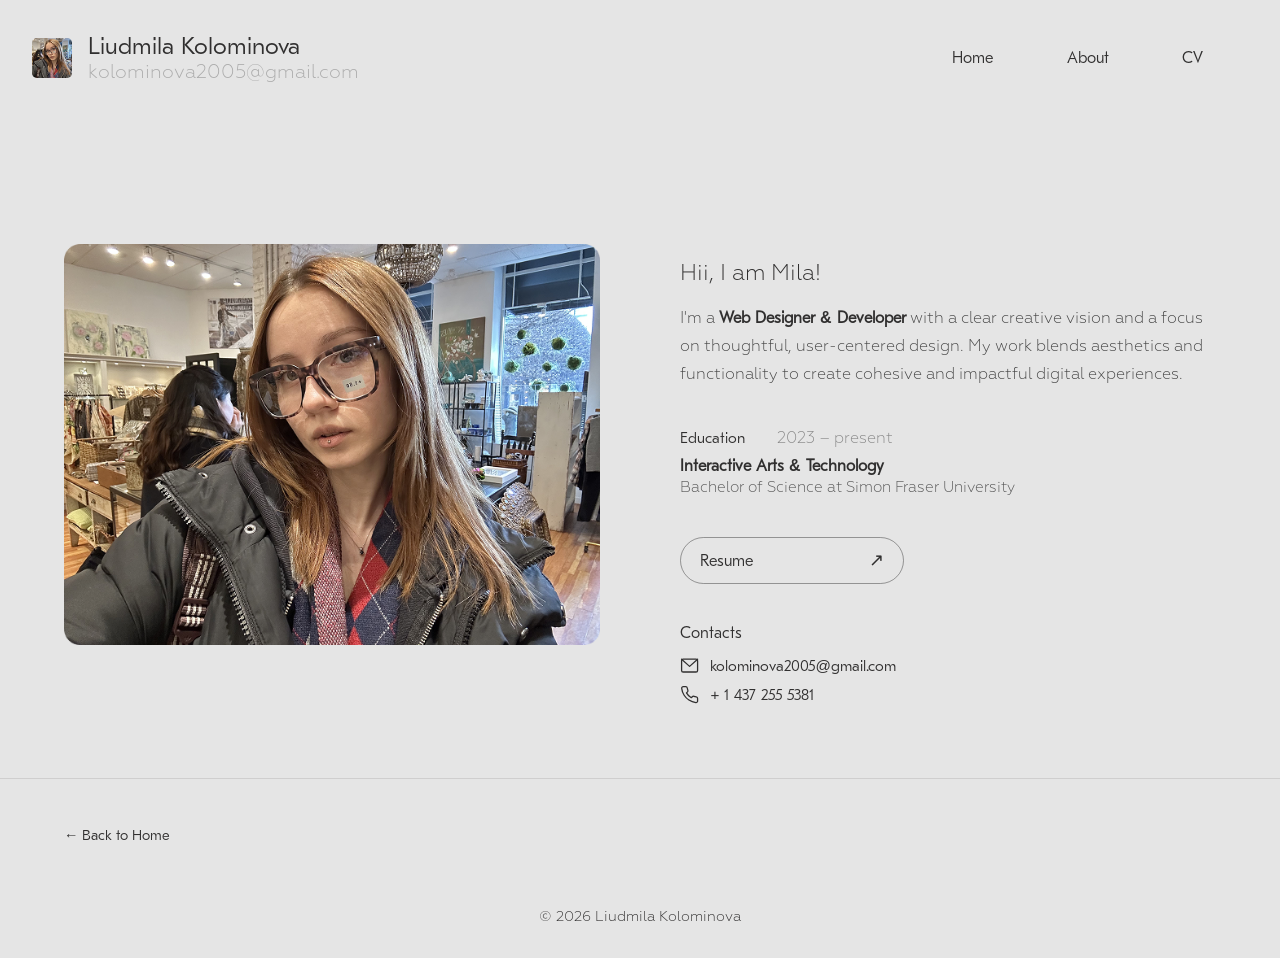
==== about.html @ 7b9fc77f "done a all the pages the whole content is on the pages" ====
<!DOCTYPE html>
<html lang="en">
<head>
  <meta charset="utf-8">
  <title>About — Liudmila Kolominova</title>
  <link href="main.css" rel="stylesheet">
  
</head>
<body>

<!-- NAV -->
<header>
  <nav class="nav">
    <div class="logo">
      <img src="images/me.png" alt="profile photo" style="width:2.5rem;height:2.5rem;object-fit:cover;border-radius:0.3rem;">
      <div class="logo-text">
        <h3>Liudmila Kolominova</h3>
        <p>kolominova2005@gmail.com</p>
      </div>
    </div>
    <ul class="menu">
      <li><a href="index.html">Home</a></li>
      <li><a href="about.html">About</a></li>
      <li><a href="resumeMila.pdf">CV</a></li>
    </ul>
  </nav>
</header>

<!-- ABOUT HERO -->
<section class="about-hero">

  <!-- same blurred gradient strip as other pages -->
  <img src="images/gradient.png" class="hero-bg" alt="">

  <!-- TWO-COLUMN LAYOUT -->
  <div class="about-content">

    <!-- LEFT: Photo -->
    <div class="about-photo">
      <img src="images/meE.png" alt="Liudmila Kolominova">
    </div>

    <!-- RIGHT: Bio + details -->
    <div class="about-text">

      <p class="about-greeting">Hii, I am Mila!</p>

      <p class="about-bio">
        I'm a <strong>Web Designer &amp; Developer</strong> with a clear creative
        vision and a focus on thoughtful, user-centered design.
        My work blends aesthetics and functionality to create
        cohesive and impactful digital experiences.
      </p>

      <!-- Education -->
       <div class="about-edu">
      <h2 class="about-section-label">Education</h2>
      
        <p class="about-edu-year">2023 – present</p>
        </div>
        <div class="about-edu-detail">
          <h3>Interactive Arts &amp; Technology</h3>
          <p>Bachelor of Science at Simon Fraser University</p>
        </div>
      

      <!-- Resume button -->
      <div class="about-resume">
        <a href="resumeMila.pdf" class="btn-resume">
          Resume
          <span class="arrow">↗</span>
        </a>
      </div>

      <!-- Contacts -->
      <div class="about-contacts">
        <h4>Contacts</h4>

        <div class="contact-item">
          <!-- email icon -->
          <svg viewBox="0 0 24 24" fill="none" stroke-width="1.6" stroke-linecap="round" stroke-linejoin="round" aria-hidden="true">
            <rect x="2" y="4" width="20" height="16" rx="2"/>
            <polyline points="2,4 12,13 22,4"/>
          </svg>
          <span>kolominova2005@gmail.com</span>
        </div>

        <div class="contact-item">
          <!-- phone icon -->
          <svg viewBox="0 0 24 24" fill="none" stroke-width="1.6" stroke-linecap="round" stroke-linejoin="round" aria-hidden="true">
            <path d="M22 16.92v3a2 2 0 0 1-2.18 2 19.8 19.8 0 0 1-8.63-3.07 19.5 19.5 0 0 1-6-6 19.8 19.8 0 0 1-3.07-8.67A2 2 0 0 1 4.11 2h3a2 2 0 0 1 2 1.72 12.84 12.84 0 0 0 .7 2.81 2 2 0 0 1-.45 2.11L8.09 9.91a16 16 0 0 0 6 6l1.27-1.27a2 2 0 0 1 2.11-.45 12.84 12.84 0 0 0 2.81.7A2 2 0 0 1 22 16.92z"/>
          </svg>
          <span>+ 1 437 255 5381</span>
        </div>

      </div>
    </div>

  </div>
</section>

<!-- FOOTER NAV -->
<div class="project-footer-nav">
  <a href="index.html">← Back to Home</a>
</div>

<footer>
  <p>© 2026 Liudmila Kolominova</p>
</footer>

</body>
</html>
---- main.css ----
/*
  STYLE GUIDE STYLING 
  Default styling for the style guide 
*/

  
@font-face {
  font-family: 'GT Eesti Text';
  src: url('fonts/GT-Eesti-Text-Light-Trial.otf') format('opentype');
}

@font-face {
  font-family: "Geoform-Light";
  src: local("fonts/Geoform-Light-BF6556c6e751770.otft") format('opentype');
}
*{
  font-family: 'GT Eesti Text', sans-serif;
  color: #302F2F;
}
body {
  font-family: 'GT Eesti Text', sans-serif;
  background-color: #E5E5E5;
  font-weight: 500;
  margin: 0;
  padding: 0;
}
section {
  margin-bottom: 4rem;
}

.styleGuide header{
   background-image: linear-gradient(
      255deg,
      #facb0e,
      #f06ba8 30%,
      #78bae6 65%,
      #fff
    );
  padding: 1rem;
}

.element {
   background: rgba(177, 177, 177, 0.8);     
  padding: 2rem;
  margin-top: 2rem;
  padding-bottom: 2rem;
  border-top: 0.15rem solid black;
}


h1 {
  font-size: 2.5rem;
  padding: 2rem;
  
}

h2 {
  font-size: 2rem;
  margin-top: 4rem;
  margin-left: 2rem;
}

h3 {
  font-size: 1.4rem;
  
}

h4 {
  font-size: 0.9rem;
  text-transform: uppercase;
  letter-spacing: 0.05em;
  
}


p {
  margin-top: 0;
}

nav a:hover, nav a:focus {
  text-decoration: none;
}

code {
  background-color: #EEE;
  padding: 0.5rem;
  display: block;
}

.email {
  padding: 0.5rem;
  border: 0.1rem solid #656565;
  border-radius: 0.5rem;
  font-size: 1rem;
}
.email:hover{
   border: 0.1rem solid #1b1a1a;

}

.radio {
  display: flex;
  align-items: center;
  font-size: 1.125rem;
  gap: 10px;
}

.radio input {
  display: none;
}

/*learnt how to style custom radio buttons here: https://gist.github.com/Cutcopy/3fce01b4e66c4663ef27*/
.custom-radio {
  width: 15px;
  height: 15px;
  border: 2px solid #787878;
  border-radius: 50%;
  position: relative;
}

.radio input:hover + .custom-radio, .radio input:focus + .custom-radio {
  border-color: #302F2F;
}

.radio input:checked + .custom-radio {
  border-color: #302F2F;
}

.radio input:checked + .custom-radio::after {
  content: "";
  width: 10px;
  height: 10px;
  background: #302F2F;
  border-radius: 50%; /*changed roundness of buttons: https://developer.mozilla.org/en-US/docs/Web/CSS/Reference/Properties/border-radius */
  position: absolute;
  top: 50%;
  left: 50%;
  transform: translate(-50%, -50%);/*https://developer.mozilla.org/en-US/docs/Web/CSS/Reference/Values/transform-function/translate*/
}

/* 
  INTERACTIVE ELEMENTS -------------------
*/

.main-navigation{
  list-style-type: none;
  padding: 0;
  margin: 0;
  display: flex;
  gap: 2rem;
}

a {
  color: #760b0b;
  padding: 0.8rem;
  font-size: 1.1rem;
  text-decoration: none;
}

a:hover,
a:focus {
  color: #302F2F;
  text-decoration: none;
}

.button-nav {
  display: inline-block;
  padding: 1rem;
  color: #302F2F;
  border: 1.5px solid #302F2F;
  text-decoration: none;
  transition-duration: 0.3s;
  border-radius: 1.7rem;
}

.button-nav:hover, .button-nav:focus {
  background-color: rgb(200,200,200);
}

.button-submit {
  display: inline-block;
  padding: 0.9rem;
  color: #302F2F;
  border: 1.5px solid #302F2F;
  text-decoration: none;
  transition-duration: 0.3s;
  border-radius: 1.4rem;
}

.button-submit:hover,
.button-submit:focus {
   background-color: rgb(200,200,200);
}

.name-card {
  padding: 0.5rem;
  border: 0.1rem solid #004525;
  border-radius: 1.5rem;
  font-size: 1rem;
  transition: 0.1s;
  margin-bottom: 1rem;
}

.name-card:hover {
   border: 0.25rem solid #004525;

}

/* Reset button */
.button-reset {
  display: inline-block;
  padding: 0.9rem;
  color: #302F2F;
  border: 1.5px solid #302F2F;
  text-decoration: none;
  transition-duration: 0.3s;
  border-radius: 1.4rem;
}

.button-reset:hover,
.button-reset:focus {
   background-color: rgb(200,200,200);
}

.image-link img {
  transition: transform 0.3s, opacity 0.3s, box-shadow 0.3s;
  border-radius: 1.5rem;
}

/* Hover + keyboard focus */
.image-link:hover img,
.image-link:focus img {
  opacity: 0.85;
}



/* 
  TEXT ELEMENTS -------------------
*/

.numbered-list li{
  margin-bottom: 1rem;
  color: #520505;
}

/* 
  COMBINED ELEMENTS -------------------
*/


.product-listing {
  position: relative;
  width: 34.375rem;
  border-radius: 1.5rem;
  overflow: hidden; 
}

.product-listing img {
  width: 100%;
  max-height: 40rem;
  display: block;
  object-fit: cover;
  
}

.overlay {
  position: absolute;
  bottom: 0;
  width: 100%;
  height: 4rem;
  padding: 1.5rem;

  display: flex;
  align-items: center;   
  justify-content: flex-start; 

  box-sizing: border-box; 
  background: linear-gradient(
    to top,
    rgba(0,0,0,0.4),
    rgba(255,255,255,0.1)
  );

  backdrop-filter: blur(14px);
  -webkit-backdrop-filter: blur(14px);

  border-top: 1px solid rgba(255,255,255,0.2);

  color: white;
}

.overlay h3 {
  color: white;
  font-weight: 500;
}
.payment-section {
  gap: 0.5rem;
  margin-top: 2rem;
  padding: 1rem;
}

.radio-label {
  display: block;
  margin-bottom: 0.5rem;
}



/* RESPONSIVE VIEW */

@media (max-width: 48rem) {


  nav {
    display: flex;
    flex-direction: column;
    gap: 1rem;
  }

  

  .main-navigation {
    flex-direction: column;
    gap: 1rem;
  }

   .product-grid {
    grid-template-columns: 1fr;
  }
}

@media (max-width: 58.25rem) {

.image-reference {
  width: 100%;
  height: auto;
}
}



/* -----------------------------
   FONTS
----------------------------- */

@font-face {
  font-family: 'GT Eesti Text';
  src: url('fonts/GT-Eesti-Text-Light-Trial.otf') format('opentype');
}

@font-face {
  font-family: "Geoform-Light";
  src: url("fonts/Geoform-Light-BF6556c6e751770.otf") format("opentype");
}

/* -----------------------------
   GLOBAL RESET
----------------------------- */

* {
  margin: 0;
  padding: 0;
  box-sizing: border-box;
}

body {
  font-family: 'GT Eesti Text', sans-serif;
  background-color: #E5E5E5;
  color: #302F2F;
  padding: 0;
}

/* -----------------------------
   TYPOGRAPHY
----------------------------- */

h1, h2, h3, h4 {
  font-family: 'GT Eesti Text', sans-serif;
}

h1 {
   font-size: 6vw;
  white-space: nowrap;
  font-weight: 300; 
}

h2 {
  font-size: 6vw;
  white-space: nowrap;
  font-weight: 300; 
}

h3{
  font-size: 1.5rem;
  font-weight: 100;
}

p {
  font-family: "Geoform-Light", sans-serif;
}

/* -----------------------------
   NAVIGATION
----------------------------- */

.nav {
  display: flex;
  justify-content: space-between;
  align-items: center;
  padding: 2rem 2rem 8rem;
  padding-right: 4rem;
  position: relative;
  z-index: 1;
}

.logo {
  display: flex;
  align-items: center;
  gap: 1rem;
}


.logo-text {
  display: flex;
  flex-direction: column;
  line-height: 1.2;
}

.logo-text h3 {
  font-size: 1.5rem;
  font-weight: 300;
  margin: 0;
}

/* email */
.logo-text p {
  font-size: 1.2rem;
  color: #ABABAB; 
  margin: 0;
}

.menu {
  list-style: none;
  display: flex;
  gap: 3rem;
}

.menu a {
  text-decoration: none;
  color: #302F2F;
  font-size: 1rem;
  transition: 0.3s;
}

.menu a:hover {
  opacity: 0.6;
}

/* -----------------------------
   HERO SECTION
----------------------------- */


/* gradient strip image */
.hero-bg {
  position: absolute;
  top: 12%;
  left: 0;
  width: 100%;
  z-index: 0;
}

/* text on top */
.hero-content {

  position: relative;
  z-index: 1;
  max-width: 56.25rem;
}

.hero-content h1 {
  font-size: clamp(3rem, 8vw, 6rem);
  white-space: nowrap;
  padding-left: 6rem;

}

.subtitle {
  padding-left: 7rem;
  font-size: 1.2rem;
  color: #444;
}

/* -----------------------------
   MAIN LAYOUT
----------------------------- */

main {
  max-width: none;
  margin: 2rem 4rem;
}

/* -----------------------------
   PROJECTS SECTION
----------------------------- */
.projects {
  position: relative;
  padding: 2rem 0;
}

/* BIG blurred background text */
.projects-bg {
  position: absolute;
  font-size: 8rem;
  letter-spacing: 0.05em;;
  color: rgba(0,0,0,0.30);
  filter: blur(3px);
  z-index: 0;
  padding-top: 0.5rem;
}

/* row layout (NOT grid anymore) */
.project-row {
  padding-top: 4rem;
  display: flex;
  margin: 6rem auto 0;
  max-width: 1200px;
  justify-content: center;
}

.project-card {
  flex: 0 0 550px;
  transition: 0.3s;
}

.project-card img {
  width: 100%;
  aspect-ratio: 16 / 9;
  object-fit: cover;
  display: block;
}

.project-card:hover {
  transform:translateY(-8px);
}


/* -----------------------------
   FOOTER
----------------------------- */

footer {
  text-align: center;
  padding: 2rem;
  font-size: 0.9rem;
  color: #777;
}

/* -----------------------------
   RESPONSIVE
----------------------------- */

@media (max-width: 768px) {

  .nav {
    flex-direction: column;
    gap: 1rem;
  }

  .menu {
    flex-direction: column;
    align-items: center;
  }

  .hero-content h2 {
    font-size: 2.2rem;
  }

}




/* ============================================================
   PROJECT DETAIL PAGES  (mapastry.html / landing-pages.html)
   Append this block to the bottom of main.css
   ============================================================ */
 
 
/* ---- HERO ---- */
 
.project-hero {
  padding: 0;
}
 
.project-title-row {
  display: flex;
  align-items: flex-start;
  justify-content: space-between;
  flex-wrap: wrap;
  position: relative;
  z-index: 1;
  padding-left: 6rem;
}
 
.project-title-row h1 {
  font-size: clamp(2.5rem, 6vw, 5rem);
 
}
 

 .hero-bgPR {
  position: absolute;
  top:7%;
  left: 0;
  width: 100%;
  z-index: 0;
  opacity: 85%;
    filter: blur(15px);
}
 

 
/* ---- TAGLINE ---- */
 
.project-tagline {
    padding-left:8rem;

  position: relative;
  z-index: 1;
}
 
.project-tagline h2 {
  font-size: clamp(1.1rem, 2.2vw, 1.5rem);
  font-weight: 300;
  margin: 0;
  white-space: normal;
  line-height: 1.6;
  color: #444;
}
 
 
/* ---- CONTENT SECTIONS ---- */
 
/* ============================================================
   PROJECT DETAIL — two-column text/image sections
   ============================================================ */

/* Title + button on the same line */
.project-title-group {
  display: flex;
  align-items: center;
  gap: 1.5rem;
  flex-wrap: wrap;
  position: relative;
  z-index: 1;
}

/* "Link to Website ↗" pill button */
.btn-link {
  display: inline-flex;
  align-items: center;
  gap: 0.3rem;
  padding: 0.45rem 1rem;
  font-size: 0.85rem;
  color: #302F2F;
  border: 1.5px solid rgba(48, 47, 47, 0.45);
  border-radius: 2rem;
  text-decoration: none;
  white-space: nowrap;
  transition: 0.2s, border-color 0.2s;
  align-self: center;
  margin-top: 0.3rem;
}

.btn-link:hover,
.btn-link:focus {
  background: rgba(48, 47, 47, 0.07);
  border-color: #302F2F;
  color: #302F2F;
}

/* Two-column section: image | text  OR  text | image */
.project-block.two-col-text {
  display: grid;
  grid-template-columns: 1fr 1fr;
  gap: 4rem;
  align-items: center;
}

/* Text column — vertically centred, text centred */
.project-block-text.centered-text {
  display: flex;
  flex-direction: column;
  justify-content: center;
  text-align: center;
  align-items: center;
  gap: 1rem;
}

.project-block-text.centered-text p {
  font-size: 0.9rem;
  line-height: 1.7;
  color: #444;
  max-width: 20rem;
}

.project-block.two-col-text img {
  max-width: 100%;
  max-height: 50rem;
  padding-left: 5rem;
}

/* Section headings inside content blocks */
.section-heading {
  font-size: 1.2rem;
  font-weight: 400;
  color: #302F2F;
  text-align: center;
}


/* Each Solution sub-item */
.solution-item {
  margin-top: 1.2rem;
  text-align: center;
}

.solution-item h3 {
  font-size: 0.85rem;
  font-weight: 600;
  text-transform: none;
  letter-spacing: 0;
  margin-bottom: 0.3rem;
  color: #302F2F;
}

.solution-item p {
  font-size: 0.85rem;
  color: #555;
  line-height: 1.6;
}


/* Phone image — bigger, pushed to the right edge */
.project-block-visual {
  display: flex;
  justify-content: flex-end;   /* align to right */
}

.project-block-visual img {
  max-width: 100%; 
  padding-right: 15rem;                /* take up most of the column */

}


.showcase{
     display: grid;
     grid-template-columns: 1fr;
     justify-content: center;
    margin: 4rem;

}

.showcase img {
  max-width: 100%;
  width: 100%;
  height: auto;
}
.project-block.two-col-text2 {
  display: grid;
  grid-template-columns: 1fr 1fr;
  gap: 4rem;
  align-items: center;
}

/* Text column — vertically centred, text centred */
.project-block-text.centered-text2 {
  display: flex;
  flex-direction: column;
  justify-content: center;
  text-align: center;
  align-items: center;
  gap: 1rem;
}

.project-block-text.centered-text2 p {
  font-size: 0.9rem;
  line-height: 1.7;
  color: #444;
  max-width: 20rem;
}

.project-block.two-col-text2 img {
  max-width: 100%;
  max-height: 50rem;
  padding-left: 10rem;
}

.project-block-visual2 img {
  max-width: 100%; 
   padding-right: 7rem;            /* take up most of the column */

}

.analysis {
  display: flex;
  justify-content: center;   /* centers the whole block */
  gap: 5rem;
}

.column {
  max-width: 18rem;
}

.challenges li{
    padding-top: 1rem;
      font-family: "Geoform-Light", sans-serif;
}

.column p{
    padding-top: 1rem;
    line-height: 1.5rem;
}
/* Footer nav — fix padding so links aren't cut off */
.project-footer-nav {
  padding: 3rem 4rem 2rem;
  margin-top: 4rem;
  border-top: 1px solid rgba(48, 47, 47, 0.12);
  display: flex;
  justify-content: space-between;
  align-items: center;
}

.project-footer-nav a {
  padding: 0;
  font-size: 0.9rem;
  color: #302F2F;
  text-decoration: none;
}

.refl{
   display: flex;
    flex-direction: column;  
    align-items: center;      /* centers horizontally */
    text-align: center;
}

.refl p{
    padding-top: 1rem;
    max-width: 45rem;
}

/* Responsive: stack on mobile */
@media (max-width: 700px) {
  .project-block.two-col-text {
    grid-template-columns: 1fr;
    gap: 2rem;
  }

  .project-title-group {
    flex-direction: column;
    align-items: flex-start;
    gap: 0.75rem;
  }

  .project-footer-nav {
    padding: 2rem 1.5rem;
    flex-direction: column;
    gap: 1rem;
    align-items: flex-start;
  }
}


 .hero-bg{
      position: absolute;
      top: 4rem;
      left: 0;
      width: 100%;
      z-index: 0;
      opacity: 85%;
      filter: blur(15px);
      pointer-events: none;
    }

    .about-content {
      position: relative;
      z-index: 1;
      display: grid;
      grid-template-columns: 1fr 1fr;
      align-items: start;
      gap: 5rem;
      margin: 0 4rem 4rem;
      padding-top: 2rem;
    }

    .about-photo img {
      width: 100%;
      max-width: 37rem;
      object-fit: cover;
      display: block;
    }

    .about-text {
      padding-top: 1rem;
    }

    .about-greeting {
      font-size: 1.4rem;
      font-weight: 500;
      margin-bottom: 1rem;
      color: #302F2F;
    }

    .about-bio {
      font-size: 1rem;
      line-height: 1.75;
      color: #444;
      margin-bottom: 2.5rem;
    }

    .about-bio strong {
      font-weight: 700;
      color: #302F2F;
    }

    .about-edu {
      display: flex;
      gap: 2rem;
      align-items: baseline;
      margin-bottom: 0.5rem;
    }

    .about-section-label {
      font-size: 0.95rem;
      color: #302F2F;
      margin: 0;
      font-weight: 500;
    }

    .about-edu-year {
      font-size: 1rem;
      color: #888;
      white-space: nowrap;
    }

    .about-edu-detail {
      margin-bottom: 2.5rem;
    }

    .about-edu-detail h3 {
      font-size: 1rem;
      font-weight: 600;
      color: #302F2F;
      margin-bottom: 0.2rem;
    }

    .about-edu-detail p {
      font-size: 0.95rem;
      color: #555;
      margin: 0;
    }

    .about-resume {
      margin-bottom: 2.5rem;
    }

    .btn-resume {
      display: inline-flex;
      align-items: center;
      justify-content: space-between;
      gap: 3rem;
      padding: 0.75rem 1.2rem;
      font-size: 1rem;
      color: #302F2F;
      border: 1.5px solid rgba(48, 47, 47, 0.45);
      border-radius: 2rem;
      text-decoration: none;
      white-space: nowrap;
      min-width: 14rem;
      transition:  0.2s, border-color 0.2s;
    }

    .btn-resume:hover,
    .btn-resume:focus {
      background: rgba(48, 47, 47, 0.07);
      border-color: #302F2F;
      color: #302F2F;
    }

    .btn-resume .arrow {
      font-size: 1.1rem;
    }

    .about-contacts h4 {
      font-size: 1rem;
      font-weight: 500;
      text-transform: none;
      letter-spacing: 0;
      margin-bottom: 0.9rem;
      color: #302F2F;
    }

    .contact-item {
      display: flex;
      align-items: center;
      gap: 0.7rem;
      margin-bottom: 0.6rem;
      font-size: 0.95rem;
      color: #444;
    }

    .contact-item svg {
      flex-shrink: 0;
      width: 1.2rem;
      height: 1.2rem;
      stroke: #302F2F;
    }

    @media (max-width: 768px) {
      .about-content {
        grid-template-columns: 1fr;
        gap: 2rem;
        margin: 0 1.5rem 3rem;
      }

      .about-photo img {
        max-width: 100%;
      }
    }
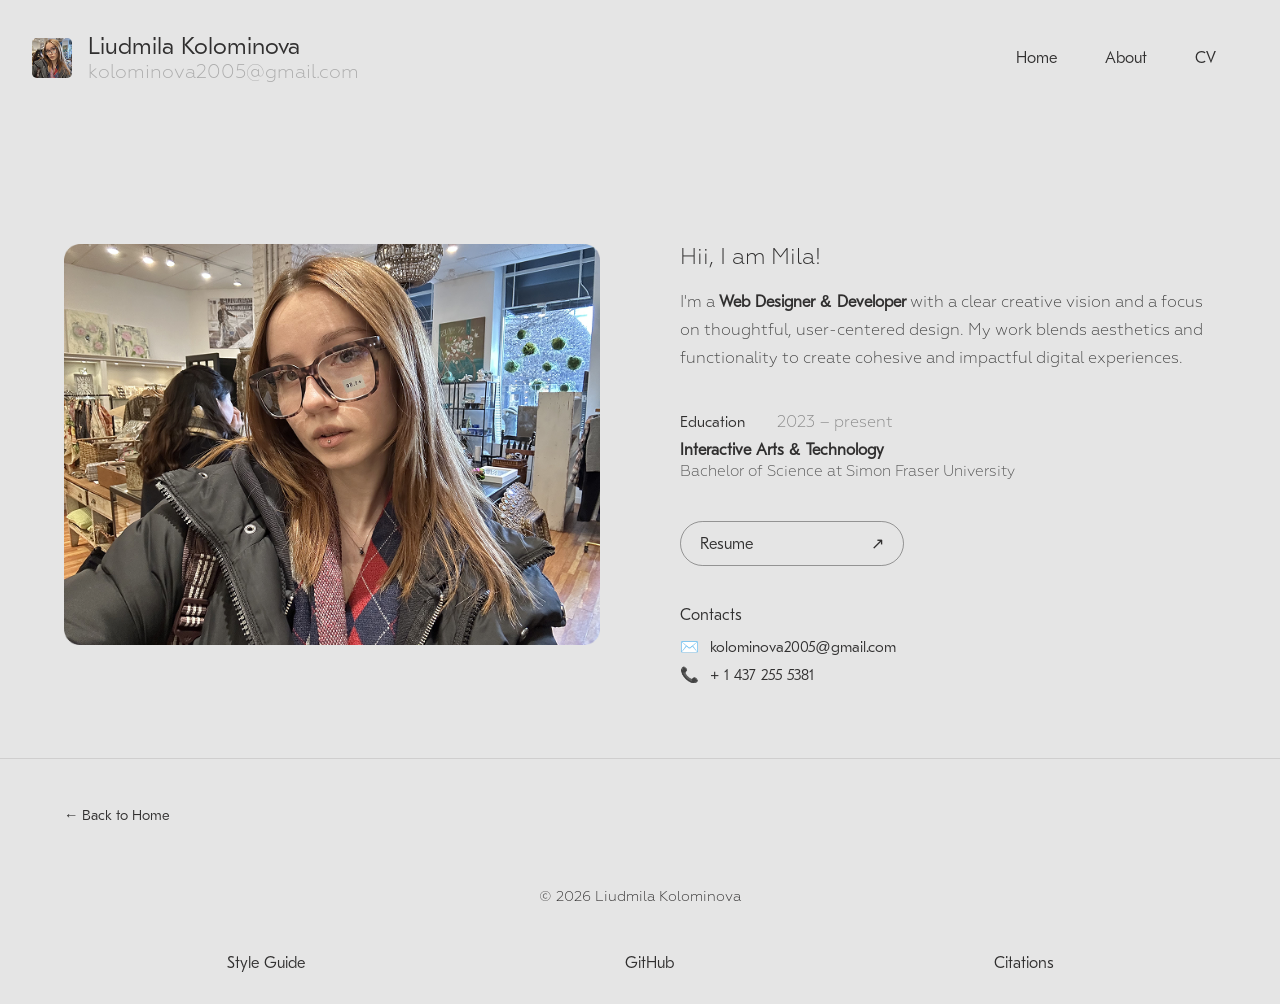
==== commit 4bcbf550: "cleaned style guide and css file" ====
--- a/about.html
+++ b/about.html
@@ -8,7 +8,6 @@
 </head>
 <body>
 
-<!-- NAV -->
 <header>
   <nav class="nav">
     <div class="logo">
@@ -26,21 +25,16 @@
   </nav>
 </header>
 
-<!-- ABOUT HERO -->
 <section class="about-hero">
 
-  <!-- same blurred gradient strip as other pages -->
   <img src="images/gradient.png" class="hero-bg" alt="">
 
-  <!-- TWO-COLUMN LAYOUT -->
   <div class="about-content">
 
-    <!-- LEFT: Photo -->
     <div class="about-photo">
       <img src="images/meE.png" alt="Liudmila Kolominova">
     </div>
 
-    <!-- RIGHT: Bio + details -->
     <div class="about-text">
 
       <p class="about-greeting">Hii, I am Mila!</p>
@@ -52,7 +46,6 @@
         cohesive and impactful digital experiences.
       </p>
 
-      <!-- Education -->
        <div class="about-edu">
       <h2 class="about-section-label">Education</h2>
       
@@ -63,8 +56,6 @@
           <p>Bachelor of Science at Simon Fraser University</p>
         </div>
       
-
-      <!-- Resume button -->
       <div class="about-resume">
         <a href="resumeMila.pdf" class="btn-resume">
           Resume
@@ -72,24 +63,16 @@
         </a>
       </div>
 
-      <!-- Contacts -->
       <div class="about-contacts">
         <h4>Contacts</h4>
 
         <div class="contact-item">
-          <!-- email icon -->
-          <svg viewBox="0 0 24 24" fill="none" stroke-width="1.6" stroke-linecap="round" stroke-linejoin="round" aria-hidden="true">
-            <rect x="2" y="4" width="20" height="16" rx="2"/>
-            <polyline points="2,4 12,13 22,4"/>
-          </svg>
+          <span>✉️</span>
           <span>kolominova2005@gmail.com</span>
         </div>
 
         <div class="contact-item">
-          <!-- phone icon -->
-          <svg viewBox="0 0 24 24" fill="none" stroke-width="1.6" stroke-linecap="round" stroke-linejoin="round" aria-hidden="true">
-            <path d="M22 16.92v3a2 2 0 0 1-2.18 2 19.8 19.8 0 0 1-8.63-3.07 19.5 19.5 0 0 1-6-6 19.8 19.8 0 0 1-3.07-8.67A2 2 0 0 1 4.11 2h3a2 2 0 0 1 2 1.72 12.84 12.84 0 0 0 .7 2.81 2 2 0 0 1-.45 2.11L8.09 9.91a16 16 0 0 0 6 6l1.27-1.27a2 2 0 0 1 2.11-.45 12.84 12.84 0 0 0 2.81.7A2 2 0 0 1 22 16.92z"/>
-          </svg>
+          <span>📞</span>
           <span>+ 1 437 255 5381</span>
         </div>
 
@@ -99,13 +82,17 @@
   </div>
 </section>
 
-<!-- FOOTER NAV -->
 <div class="project-footer-nav">
   <a href="index.html">← Back to Home</a>
 </div>
 
 <footer>
   <p>© 2026 Liudmila Kolominova</p>
+   <ul class="menu2">
+      <li><a href="styleGuide.html">Style Guide</a></li>
+      <li><a href="https://github.com/millka238/Iat339_P03">GitHub</a></li>
+      <li><a href="citations.html">Citations</a></li>
+    </ul>
 </footer>
 
 </body>
--- a/main.css
+++ b/main.css
@@ -1,9 +1,4 @@
-/*
-  STYLE GUIDE STYLING 
-  Default styling for the style guide 
-*/
-
-  
+
 @font-face {
   font-family: 'GT Eesti Text';
   src: url('fonts/GT-Eesti-Text-Light-Trial.otf') format('opentype');
@@ -11,80 +6,701 @@
 
 @font-face {
   font-family: "Geoform-Light";
-  src: local("fonts/Geoform-Light-BF6556c6e751770.otft") format('opentype');
-}
-*{
+  src: url("fonts/Geoform-Light-BF6556c6e751770.otf") format("opentype");
+}
+
+* {
+  margin: 0;
+  padding: 0;
+  box-sizing: border-box;
   font-family: 'GT Eesti Text', sans-serif;
   color: #302F2F;
 }
+
 body {
-  font-family: 'GT Eesti Text', sans-serif;
   background-color: #E5E5E5;
   font-weight: 500;
-  margin: 0;
-  padding: 0;
-}
+}
+
 section {
   margin-bottom: 4rem;
 }
 
-.styleGuide header{
-   background-image: linear-gradient(
-      255deg,
-      #facb0e,
-      #f06ba8 30%,
-      #78bae6 65%,
-      #fff
-    );
+
+h1 {
+  font-size: clamp(3rem, 8vw, 6rem);
+  font-weight: 300;
+}
+
+h2 {
+  font-size: 6vw;
+  white-space: nowrap;
+  font-weight: 300;
+}
+
+h3 {
+  font-size: 1.5rem;
+  font-weight: 100;
+}
+
+h4 {
+  font-size: 0.9rem;
+  text-transform: uppercase;
+  letter-spacing: 0.05em;
+}
+
+p {
+  font-family: "Geoform-Light", sans-serif;
+  margin-top: 0;
+}
+
+a {
+  color: #302F2F;
+  padding: 0.8rem;
+  font-size: 1.1rem;
+  text-decoration: none;
+}
+
+a:hover,
+a:focus {
+  color: #302F2F;
+  text-decoration: none;
+}
+
+code {
+  background-color: #EEE;
+  padding: 0.5rem;
+  display: block;
+}
+
+.nav {
+  display: flex;
+  justify-content: space-between;
+  align-items: center;
+  padding: 2rem 2rem 8rem;
+  padding-right: 4rem;
+  position: relative;
+  z-index: 1;
+}
+
+.logo {
+  display: flex;
+  align-items: center;
+  gap: 1rem;
+}
+
+.logo-text {
+  display: flex;
+  flex-direction: column;
+  line-height: 1.2;
+}
+
+.logo-text h3 {
+  font-size: 1.5rem;
+  font-weight: 300;
+  margin: 0;
+}
+
+.logo-text p {
+  font-size: 1.2rem;
+  color: #ABABAB;
+  margin: 0;
+}
+
+.menu {
+  list-style: none;
+  display: flex;
+  gap: 3rem;
+}
+
+.menu a {
+  text-decoration: none;
+  color: #302F2F;
+  font-size: 1rem;
+  padding: 0;
+  transition: opacity 0.3s;
+}
+
+.menu a:hover {
+  opacity: 0.6;
+}
+
+.menu2 {
+  list-style: none;
+  display: flex;
+  justify-content: center;
+  padding-top: 3rem;
+  gap: 20rem;
+}
+
+.menu2 a {
+  text-decoration: none;
+  color: #302F2F;
+  font-size: 1rem;
+  padding: 0;
+  transition: opacity 0.3s;
+}
+
+.menu2 a:hover {
+  opacity: 0.6;
+}
+
+/* -----------------------------
+   FOOTER
+----------------------------- */
+
+footer {
+  text-align: center;
+  padding: 2rem;
+  font-size: 0.9rem;
+  color: #777;
+}
+
+/* -----------------------------
+   HOME PAGE — HERO
+----------------------------- */
+
+.hero-bg {
+  position: absolute;
+  top: 4rem;
+  left: 0;
+  width: 100%;
+  z-index: 0;
+  opacity: 85%;
+  filter: blur(15px); /* I learnt how to make blur effect here: https://developer.mozilla.org/en-US/docs/Web/CSS/Reference/Values/filter-function/blur */
+  pointer-events: none;
+}
+
+.hero-content {
+  position: relative;
+  z-index: 1;
+  max-width: 56.25rem;
+}
+
+.hero-content h1 {
+  white-space: nowrap;
+  padding-left: 6rem;
+}
+
+.subtitle {
+  padding-left: 7rem;
+  font-size: 1.2rem;
+  color: #444;
+}
+
+/* -----------------------------
+   HOME PAGE — PROJECTS
+----------------------------- */
+
+main {
+  max-width: none;
+  margin: 2rem 4rem;
+}
+
+.projects {
+  position: relative;
+  padding: 2rem 0;
+}
+
+.projects-bg {
+  position: absolute;
+  font-size: 8rem;
+  letter-spacing: 0.05em;
+  color: rgba(0, 0, 0, 0.30);
+  filter: blur(3px);
+  z-index: 0;
+  padding-top: 5.5rem;
+}
+
+.project-row {
+  padding-top: 4rem;
+  display: flex;
+  margin: 6rem auto 0;
+  max-width: 75rem;
+  justify-content: center;
+}
+
+.project-card {
+  flex-grow: 0;
+  flex-shrink: 0;
+  flex-basis: 34.375rem;
+  transition: transform 0.3s;
+}
+
+.project-card img {
+  width: 100%;
+  aspect-ratio: 16 / 9; /* learnt this here: https://developer.mozilla.org/en-US/docs/Web/CSS/Reference/Properties/aspect-ratio */
+  object-fit: cover;
+  display: block;
+}
+
+.project-card:hover {
+  transform: translateY(-8px);
+}
+
+/* -----------------------------
+   ABOUT PAGE
+----------------------------- */
+
+.about-content {
+  position: relative;
+  z-index: 1;
+  display: grid;
+  grid-template-columns: 1fr 1fr;
+  align-items: start;
+  gap: 5rem;
+  margin: 0 4rem 4rem;
+  padding-top: 2rem;
+}
+
+.about-photo img {
+  width: 100%;
+  max-width: 37rem;
+  object-fit: cover;
+  display: block;
+}
+
+.about-greeting {
+  font-size: 1.4rem;
+  font-weight: 500;
+  margin-bottom: 1rem;
+  color: #302F2F;
+}
+
+.about-bio {
+  font-size: 1rem;
+  line-height: 1.75;
+  color: #444;
+  margin-bottom: 2.5rem;
+}
+
+.about-bio strong {
+  font-weight: 700;
+  color: #302F2F;
+}
+
+.about-edu {
+  display: flex;
+  gap: 2rem;
+  align-items: baseline;
+  margin-bottom: 0.5rem;
+}
+
+.about-section-label {
+  font-size: 0.95rem;
+  color: #302F2F;
+  margin: 0;
+  font-weight: 500;
+}
+
+.about-edu-year {
+  font-size: 1rem;
+  color: #888;
+  white-space: nowrap;
+}
+
+.about-edu-detail {
+  margin-bottom: 2.5rem;
+}
+
+.about-edu-detail h3 {
+  font-size: 1rem;
+  font-weight: 600;
+  color: #302F2F;
+  margin-bottom: 0.2rem;
+}
+
+.about-edu-detail p {
+  font-size: 0.95rem;
+  color: #555;
+  margin: 0;
+}
+
+.about-resume {
+  margin-bottom: 2.5rem;
+}
+
+.btn-resume {
+  display: inline-flex;
+  align-items: center;
+  justify-content: space-between;
+  gap: 3rem;
+  padding: 0.75rem 1.2rem;
+  font-size: 1rem;
+  color: #302F2F;
+  border: 1.5px solid rgba(48, 47, 47, 0.45);
+  border-radius: 2rem;
+  text-decoration: none;
+  white-space: nowrap;
+  min-width: 14rem;
+  transition: 0.2s, border-color 0.2s;
+}
+
+.btn-resume:hover,
+.btn-resume:focus {
+  background: rgba(48, 47, 47, 0.07);
+  border-color: #302F2F;
+  color: #302F2F;
+}
+
+.about-contacts h4 {
+  font-size: 1rem;
+  font-weight: 500;
+  text-transform: none;
+  letter-spacing: 0;
+  margin-bottom: 0.9rem;
+  color: #302F2F;
+}
+
+.contact-item {
+  display: flex;
+  align-items: center;
+  gap: 0.7rem;
+  margin-bottom: 0.6rem;
+  font-size: 0.95rem;
+  color: #444;
+}
+
+/* -----------------------------
+   PROJECT DETAIL PAGES
+----------------------------- */
+
+/* Hero */
+.project-hero {
+  padding: 0;
+}
+
+.hero-bgPR {
+  position: absolute;
+  top: 7%;
+  left: 0;
+  width: 100%;
+  z-index: 0;
+  opacity: 85%;
+  filter: blur(15px);
+}
+
+.project-title-row {
+  display: flex;
+  align-items: flex-start;
+  justify-content: space-between;
+  flex-wrap: wrap;
+  position: relative;
+  z-index: 1;
+  padding-left: 6rem;
+}
+
+.project-title-group {
+  display: flex;
+  align-items: center;
+  gap: 1.5rem;
+  flex-wrap: wrap;
+  position: relative;
+  z-index: 1;
+}
+
+.btn-link {
+  display: inline-flex;
+  align-items: center;
+  gap: 0.3rem;
+  padding: 0.45rem 1rem;
+  font-size: 0.85rem;
+  color: #302F2F;
+  border: 1.5px solid rgba(48, 47, 47, 0.45);
+  border-radius: 2rem;
+  text-decoration: none;
+  white-space: nowrap;
+  transition: 0.2s, border-color 0.2s;
+  align-self: center;
+  margin-top: 0.3rem;
+}
+
+.btn-link:hover,
+.btn-link:focus {
+  background: rgba(48, 47, 47, 0.07);
+  border-color: #302F2F;
+  color: #302F2F;
+}
+
+.project-tagline {
+  padding-left: 8rem;
+  position: relative;
+  z-index: 1;
+}
+
+.project-tagline p {
+  font-size: clamp(0.95rem, 1.5vw, 1.1rem);
+  line-height: 1.6;
+  color: #444;
+}
+
+/* Two-column blocks */
+.project-sections {
+  padding: 2rem 0;
+}
+
+.project-block.two-col-text {
+  display: grid;
+  grid-template-columns: 1fr 1fr;
+  gap: 4rem;
+  align-items: center;
+}
+
+.project-block.two-col-text2 {
+  display: grid;
+  grid-template-columns: 1fr 1fr;
+  gap: 4rem;
+  align-items: center;
+}
+
+.project-block-text.centered-text {
+  display: flex;
+  flex-direction: column;
+  justify-content: center;
+  text-align: center;
+  align-items: center;
+  gap: 1rem;
+}
+
+.project-block-text.centered-text p {
+  font-size: 0.9rem;
+  line-height: 1.7;
+  color: #444;
+  max-width: 20rem;
+}
+
+.project-block-text.centered-text2 {
+  display: flex;
+  flex-direction: column;
+  justify-content: center;
+  text-align: center;
+  align-items: center;
+  gap: 1rem;
+}
+
+.project-block-text.centered-text2 p {
+  font-size: 0.9rem;
+  line-height: 1.7;
+  color: #444;
+  max-width: 20rem;
+}
+
+.project-block.two-col-text img {
+  max-width: 100%;
+  max-height: 50rem;
+  padding-left: 5rem;
+}
+
+.project-block.two-col-text2 img {
+  max-width: 100%;
+  max-height: 50rem;
+  padding-left: 10rem;
+}
+
+.project-block-visual {
+  display: flex;
+  justify-content: flex-end;
+}
+
+.project-block-visual img {
+  max-width: 100%;
+  padding-right: 15rem;
+}
+
+.project-block-visual2 img {
+  max-width: 100%;
+  padding-right: 7rem;
+}
+
+.section-heading {
+  font-size: 1.2rem;
+  font-weight: 400;
+  color: #302F2F;
+  text-align: center;
+}
+
+.solution-heading {
+  margin-top: 1.5rem;
+}
+
+.solution-item {
+  margin-top: 1.2rem;
+  text-align: center;
+}
+
+.solution-item h3 {
+  font-size: 0.85rem;
+  font-weight: 600;
+  margin-bottom: 0.3rem;
+  color: #302F2F;
+}
+
+.solution-item p {
+  font-size: 0.85rem;
+  color: #555;
+  line-height: 1.6;
+}
+
+.showcase {
+  display: grid;
+  grid-template-columns: 1fr;
+  justify-content: center;
+  margin: 4rem;
+}
+
+.showcase img {
+  max-width: 100%;
+  width: 100%;
+  height: auto;
+}
+
+.analysis {
+  display: flex;
+  justify-content: center;
+  gap: 5rem;
+}
+
+.column {
+  max-width: 18rem;
+}
+
+.challenges li {
+  padding-top: 1rem;
+  font-family: "Geoform-Light", sans-serif;
+}
+
+.column p {
+  padding-top: 1rem;
+  line-height: 1.5rem;
+}
+
+.refl {
+  display: flex;
+  flex-direction: column;
+  align-items: center;
+  text-align: center;
+}
+
+.refl p {
+  padding-top: 1rem;
+  max-width: 45rem;
+}
+
+.project-footer-nav {
+  padding: 3rem 4rem 2rem;
+  margin-top: 4rem;
+  border-top: 1px solid rgba(48, 47, 47, 0.12);
+  display: flex;
+  justify-content: space-between;
+  align-items: center;
+}
+
+.project-footer-nav a {
+  padding: 0;
+  font-size: 0.9rem;
+  color: #302F2F;
+  text-decoration: none;
+}
+
+/* Style Guide */
+.sg-section-title {
+  font-size: 1.8rem !important;
+  white-space: normal !important;
+  margin: 2.5rem 0 0.5rem 2rem;
+}
+
+.sg-demo-h2 {
+  font-size: 2.5rem;
+  white-space: normal;
+  margin-bottom: 0.5rem;
+}
+
+.element h3 {
+  margin-top: 1.5rem;
+  margin-bottom: 0.5rem;
+}
+
+.element h4 {
+  margin-top: 1.2rem;
+  margin-bottom: 0.3rem;
+}
+
+.element p {
+  margin-bottom: 0.6rem;
+}
+
+.element code {
+  margin-top: 0.3rem;
+  margin-bottom: 1rem;
+}
+
+.element label {
+  display: inline-block;
+  margin-bottom: 0.5rem;
+}
+
+.element input,
+.element button {
+  margin-bottom: 0.8rem;
+}
+
+.styleGuide {
+  background-image: linear-gradient(
+    255deg,
+    #facb0e,
+    #f06ba8 30%,
+    #78bae6 65%,
+    #fff
+  );
   padding: 1rem;
 }
 
 .element {
-   background: rgba(177, 177, 177, 0.8);     
+  background: rgba(177, 177, 177, 0.8);
   padding: 2rem;
   margin-top: 2rem;
   padding-bottom: 2rem;
   border-top: 0.15rem solid black;
 }
 
-
-h1 {
-  font-size: 2.5rem;
-  padding: 2rem;
-  
-}
-
-h2 {
-  font-size: 2rem;
-  margin-top: 4rem;
-  margin-left: 2rem;
-}
-
-h3 {
-  font-size: 1.4rem;
-  
-}
-
-h4 {
-  font-size: 0.9rem;
-  text-transform: uppercase;
-  letter-spacing: 0.05em;
-  
-}
-
-
-p {
-  margin-top: 0;
-}
-
-nav a:hover, nav a:focus {
-  text-decoration: none;
-}
-
-code {
-  background-color: #EEE;
-  padding: 0.5rem;
-  display: block;
+nav a:hover,
+nav a:focus {
+  text-decoration: none;
+}
+
+.button-nav {
+  display: inline-block;
+  padding: 1rem;
+  color: #302F2F;
+  border: 1.5px solid #302F2F;
+  text-decoration: none;
+  transition: background-color 0.3s;
+  border-radius: 1.7rem;
+}
+
+.button-nav:hover,
+.button-nav:focus {
+  background-color: rgb(200, 200, 200);
+}
+
+.button-submit,
+.button-reset {
+  display: inline-block;
+  padding: 0.9rem;
+  color: #302F2F;
+  border: 1.5px solid #302F2F;
+  text-decoration: none;
+  transition: background-color 0.3s;
+  border-radius: 1.4rem;
+  cursor: pointer;
+  background: none;
+}
+
+.button-submit:hover,
+.button-submit:focus,
+.button-reset:hover,
+.button-reset:focus {
+  background-color: rgb(200, 200, 200);
 }
 
 .email {
@@ -93,9 +709,9 @@
   border-radius: 0.5rem;
   font-size: 1rem;
 }
-.email:hover{
-   border: 0.1rem solid #1b1a1a;
-
+
+.email:hover {
+  border: 0.1rem solid #1b1a1a;
 }
 
 .radio {
@@ -109,7 +725,6 @@
   display: none;
 }
 
-/*learnt how to style custom radio buttons here: https://gist.github.com/Cutcopy/3fce01b4e66c4663ef27*/
 .custom-radio {
   width: 15px;
   height: 15px;
@@ -118,7 +733,8 @@
   position: relative;
 }
 
-.radio input:hover + .custom-radio, .radio input:focus + .custom-radio {
+.radio input:hover + .custom-radio,
+.radio input:focus + .custom-radio {
   border-color: #302F2F;
 }
 
@@ -131,18 +747,24 @@
   width: 10px;
   height: 10px;
   background: #302F2F;
-  border-radius: 50%; /*changed roundness of buttons: https://developer.mozilla.org/en-US/docs/Web/CSS/Reference/Properties/border-radius */
+  border-radius: 50%;
   position: absolute;
   top: 50%;
   left: 50%;
-  transform: translate(-50%, -50%);/*https://developer.mozilla.org/en-US/docs/Web/CSS/Reference/Values/transform-function/translate*/
-}
-
-/* 
-  INTERACTIVE ELEMENTS -------------------
-*/
-
-.main-navigation{
+  transform: translate(-50%, -50%);
+}
+
+.image-link img {
+  transition: transform 0.3s, opacity 0.3s;
+  border-radius: 1.5rem;
+}
+
+.image-link:hover img,
+.image-link:focus img {
+  opacity: 0.85;
+}
+
+.main-navigation {
   list-style-type: none;
   padding: 0;
   margin: 0;
@@ -150,110 +772,15 @@
   gap: 2rem;
 }
 
-a {
-  color: #760b0b;
-  padding: 0.8rem;
-  font-size: 1.1rem;
-  text-decoration: none;
-}
-
-a:hover,
-a:focus {
-  color: #302F2F;
-  text-decoration: none;
-}
-
-.button-nav {
-  display: inline-block;
-  padding: 1rem;
-  color: #302F2F;
-  border: 1.5px solid #302F2F;
-  text-decoration: none;
-  transition-duration: 0.3s;
-  border-radius: 1.7rem;
-}
-
-.button-nav:hover, .button-nav:focus {
-  background-color: rgb(200,200,200);
-}
-
-.button-submit {
-  display: inline-block;
-  padding: 0.9rem;
-  color: #302F2F;
-  border: 1.5px solid #302F2F;
-  text-decoration: none;
-  transition-duration: 0.3s;
-  border-radius: 1.4rem;
-}
-
-.button-submit:hover,
-.button-submit:focus {
-   background-color: rgb(200,200,200);
-}
-
-.name-card {
-  padding: 0.5rem;
-  border: 0.1rem solid #004525;
-  border-radius: 1.5rem;
-  font-size: 1rem;
-  transition: 0.1s;
-  margin-bottom: 1rem;
-}
-
-.name-card:hover {
-   border: 0.25rem solid #004525;
-
-}
-
-/* Reset button */
-.button-reset {
-  display: inline-block;
-  padding: 0.9rem;
-  color: #302F2F;
-  border: 1.5px solid #302F2F;
-  text-decoration: none;
-  transition-duration: 0.3s;
-  border-radius: 1.4rem;
-}
-
-.button-reset:hover,
-.button-reset:focus {
-   background-color: rgb(200,200,200);
-}
-
-.image-link img {
-  transition: transform 0.3s, opacity 0.3s, box-shadow 0.3s;
-  border-radius: 1.5rem;
-}
-
-/* Hover + keyboard focus */
-.image-link:hover img,
-.image-link:focus img {
-  opacity: 0.85;
-}
-
-
-
-/* 
-  TEXT ELEMENTS -------------------
-*/
-
-.numbered-list li{
+.numbered-list li {
   margin-bottom: 1rem;
   color: #520505;
 }
-
-/* 
-  COMBINED ELEMENTS -------------------
-*/
-
 
 .product-listing {
   position: relative;
   width: 34.375rem;
   border-radius: 1.5rem;
-  overflow: hidden; 
 }
 
 .product-listing img {
@@ -261,308 +788,38 @@
   max-height: 40rem;
   display: block;
   object-fit: cover;
-  
-}
-
-.overlay {
-  position: absolute;
-  bottom: 0;
-  width: 100%;
-  height: 4rem;
-  padding: 1.5rem;
-
-  display: flex;
-  align-items: center;   
-  justify-content: flex-start; 
-
-  box-sizing: border-box; 
-  background: linear-gradient(
-    to top,
-    rgba(0,0,0,0.4),
-    rgba(255,255,255,0.1)
-  );
-
-  backdrop-filter: blur(14px);
-  -webkit-backdrop-filter: blur(14px);
-
-  border-top: 1px solid rgba(255,255,255,0.2);
-
-  color: white;
-}
-
-.overlay h3 {
-  color: white;
-  font-weight: 500;
-}
-.payment-section {
-  gap: 0.5rem;
-  margin-top: 2rem;
-  padding: 1rem;
-}
-
-.radio-label {
-  display: block;
-  margin-bottom: 0.5rem;
-}
-
-
-
-/* RESPONSIVE VIEW */
+}
+
+.image-reference {
+  width: 56.25rem;
+  height: auto;
+}
+
+/* -----------------------------
+   RESPONSIVE
+----------------------------- */
+
+@media (max-width: 58.25rem) {
+  .image-reference {
+    width: 100%;
+    height: auto;
+  }
+}
 
 @media (max-width: 48rem) {
-
-
   nav {
     display: flex;
     flex-direction: column;
     gap: 1rem;
   }
 
-  
-
   .main-navigation {
     flex-direction: column;
     gap: 1rem;
   }
-
-   .product-grid {
-    grid-template-columns: 1fr;
-  }
-}
-
-@media (max-width: 58.25rem) {
-
-.image-reference {
-  width: 100%;
-  height: auto;
-}
-}
-
-
-
-/* -----------------------------
-   FONTS
------------------------------ */
-
-@font-face {
-  font-family: 'GT Eesti Text';
-  src: url('fonts/GT-Eesti-Text-Light-Trial.otf') format('opentype');
-}
-
-@font-face {
-  font-family: "Geoform-Light";
-  src: url("fonts/Geoform-Light-BF6556c6e751770.otf") format("opentype");
-}
-
-/* -----------------------------
-   GLOBAL RESET
------------------------------ */
-
-* {
-  margin: 0;
-  padding: 0;
-  box-sizing: border-box;
-}
-
-body {
-  font-family: 'GT Eesti Text', sans-serif;
-  background-color: #E5E5E5;
-  color: #302F2F;
-  padding: 0;
-}
-
-/* -----------------------------
-   TYPOGRAPHY
------------------------------ */
-
-h1, h2, h3, h4 {
-  font-family: 'GT Eesti Text', sans-serif;
-}
-
-h1 {
-   font-size: 6vw;
-  white-space: nowrap;
-  font-weight: 300; 
-}
-
-h2 {
-  font-size: 6vw;
-  white-space: nowrap;
-  font-weight: 300; 
-}
-
-h3{
-  font-size: 1.5rem;
-  font-weight: 100;
-}
-
-p {
-  font-family: "Geoform-Light", sans-serif;
-}
-
-/* -----------------------------
-   NAVIGATION
------------------------------ */
-
-.nav {
-  display: flex;
-  justify-content: space-between;
-  align-items: center;
-  padding: 2rem 2rem 8rem;
-  padding-right: 4rem;
-  position: relative;
-  z-index: 1;
-}
-
-.logo {
-  display: flex;
-  align-items: center;
-  gap: 1rem;
-}
-
-
-.logo-text {
-  display: flex;
-  flex-direction: column;
-  line-height: 1.2;
-}
-
-.logo-text h3 {
-  font-size: 1.5rem;
-  font-weight: 300;
-  margin: 0;
-}
-
-/* email */
-.logo-text p {
-  font-size: 1.2rem;
-  color: #ABABAB; 
-  margin: 0;
-}
-
-.menu {
-  list-style: none;
-  display: flex;
-  gap: 3rem;
-}
-
-.menu a {
-  text-decoration: none;
-  color: #302F2F;
-  font-size: 1rem;
-  transition: 0.3s;
-}
-
-.menu a:hover {
-  opacity: 0.6;
-}
-
-/* -----------------------------
-   HERO SECTION
------------------------------ */
-
-
-/* gradient strip image */
-.hero-bg {
-  position: absolute;
-  top: 12%;
-  left: 0;
-  width: 100%;
-  z-index: 0;
-}
-
-/* text on top */
-.hero-content {
-
-  position: relative;
-  z-index: 1;
-  max-width: 56.25rem;
-}
-
-.hero-content h1 {
-  font-size: clamp(3rem, 8vw, 6rem);
-  white-space: nowrap;
-  padding-left: 6rem;
-
-}
-
-.subtitle {
-  padding-left: 7rem;
-  font-size: 1.2rem;
-  color: #444;
-}
-
-/* -----------------------------
-   MAIN LAYOUT
------------------------------ */
-
-main {
-  max-width: none;
-  margin: 2rem 4rem;
-}
-
-/* -----------------------------
-   PROJECTS SECTION
------------------------------ */
-.projects {
-  position: relative;
-  padding: 2rem 0;
-}
-
-/* BIG blurred background text */
-.projects-bg {
-  position: absolute;
-  font-size: 8rem;
-  letter-spacing: 0.05em;;
-  color: rgba(0,0,0,0.30);
-  filter: blur(3px);
-  z-index: 0;
-  padding-top: 0.5rem;
-}
-
-/* row layout (NOT grid anymore) */
-.project-row {
-  padding-top: 4rem;
-  display: flex;
-  margin: 6rem auto 0;
-  max-width: 1200px;
-  justify-content: center;
-}
-
-.project-card {
-  flex: 0 0 550px;
-  transition: 0.3s;
-}
-
-.project-card img {
-  width: 100%;
-  aspect-ratio: 16 / 9;
-  object-fit: cover;
-  display: block;
-}
-
-.project-card:hover {
-  transform:translateY(-8px);
-}
-
-
-/* -----------------------------
-   FOOTER
------------------------------ */
-
-footer {
-  text-align: center;
-  padding: 2rem;
-  font-size: 0.9rem;
-  color: #777;
-}
-
-/* -----------------------------
-   RESPONSIVE
------------------------------ */
+}
 
 @media (max-width: 768px) {
-
   .nav {
     flex-direction: column;
     gap: 1rem;
@@ -573,289 +830,20 @@
     align-items: center;
   }
 
-  .hero-content h2 {
-    font-size: 2.2rem;
-  }
-
-}
-
-
-
-
-/* ============================================================
-   PROJECT DETAIL PAGES  (mapastry.html / landing-pages.html)
-   Append this block to the bottom of main.css
-   ============================================================ */
- 
- 
-/* ---- HERO ---- */
- 
-.project-hero {
-  padding: 0;
-}
- 
-.project-title-row {
-  display: flex;
-  align-items: flex-start;
-  justify-content: space-between;
-  flex-wrap: wrap;
-  position: relative;
-  z-index: 1;
-  padding-left: 6rem;
-}
- 
-.project-title-row h1 {
-  font-size: clamp(2.5rem, 6vw, 5rem);
- 
-}
- 
-
- .hero-bgPR {
-  position: absolute;
-  top:7%;
-  left: 0;
-  width: 100%;
-  z-index: 0;
-  opacity: 85%;
-    filter: blur(15px);
-}
- 
-
- 
-/* ---- TAGLINE ---- */
- 
-.project-tagline {
-    padding-left:8rem;
-
-  position: relative;
-  z-index: 1;
-}
- 
-.project-tagline h2 {
-  font-size: clamp(1.1rem, 2.2vw, 1.5rem);
-  font-weight: 300;
-  margin: 0;
-  white-space: normal;
-  line-height: 1.6;
-  color: #444;
-}
- 
- 
-/* ---- CONTENT SECTIONS ---- */
- 
-/* ============================================================
-   PROJECT DETAIL — two-column text/image sections
-   ============================================================ */
-
-/* Title + button on the same line */
-.project-title-group {
-  display: flex;
-  align-items: center;
-  gap: 1.5rem;
-  flex-wrap: wrap;
-  position: relative;
-  z-index: 1;
-}
-
-/* "Link to Website ↗" pill button */
-.btn-link {
-  display: inline-flex;
-  align-items: center;
-  gap: 0.3rem;
-  padding: 0.45rem 1rem;
-  font-size: 0.85rem;
-  color: #302F2F;
-  border: 1.5px solid rgba(48, 47, 47, 0.45);
-  border-radius: 2rem;
-  text-decoration: none;
-  white-space: nowrap;
-  transition: 0.2s, border-color 0.2s;
-  align-self: center;
-  margin-top: 0.3rem;
-}
-
-.btn-link:hover,
-.btn-link:focus {
-  background: rgba(48, 47, 47, 0.07);
-  border-color: #302F2F;
-  color: #302F2F;
-}
-
-/* Two-column section: image | text  OR  text | image */
-.project-block.two-col-text {
-  display: grid;
-  grid-template-columns: 1fr 1fr;
-  gap: 4rem;
-  align-items: center;
-}
-
-/* Text column — vertically centred, text centred */
-.project-block-text.centered-text {
-  display: flex;
-  flex-direction: column;
-  justify-content: center;
-  text-align: center;
-  align-items: center;
-  gap: 1rem;
-}
-
-.project-block-text.centered-text p {
-  font-size: 0.9rem;
-  line-height: 1.7;
-  color: #444;
-  max-width: 20rem;
-}
-
-.project-block.two-col-text img {
-  max-width: 100%;
-  max-height: 50rem;
-  padding-left: 5rem;
-}
-
-/* Section headings inside content blocks */
-.section-heading {
-  font-size: 1.2rem;
-  font-weight: 400;
-  color: #302F2F;
-  text-align: center;
-}
-
-
-/* Each Solution sub-item */
-.solution-item {
-  margin-top: 1.2rem;
-  text-align: center;
-}
-
-.solution-item h3 {
-  font-size: 0.85rem;
-  font-weight: 600;
-  text-transform: none;
-  letter-spacing: 0;
-  margin-bottom: 0.3rem;
-  color: #302F2F;
-}
-
-.solution-item p {
-  font-size: 0.85rem;
-  color: #555;
-  line-height: 1.6;
-}
-
-
-/* Phone image — bigger, pushed to the right edge */
-.project-block-visual {
-  display: flex;
-  justify-content: flex-end;   /* align to right */
-}
-
-.project-block-visual img {
-  max-width: 100%; 
-  padding-right: 15rem;                /* take up most of the column */
-
-}
-
-
-.showcase{
-     display: grid;
-     grid-template-columns: 1fr;
-     justify-content: center;
-    margin: 4rem;
-
-}
-
-.showcase img {
-  max-width: 100%;
-  width: 100%;
-  height: auto;
-}
-.project-block.two-col-text2 {
-  display: grid;
-  grid-template-columns: 1fr 1fr;
-  gap: 4rem;
-  align-items: center;
-}
-
-/* Text column — vertically centred, text centred */
-.project-block-text.centered-text2 {
-  display: flex;
-  flex-direction: column;
-  justify-content: center;
-  text-align: center;
-  align-items: center;
-  gap: 1rem;
-}
-
-.project-block-text.centered-text2 p {
-  font-size: 0.9rem;
-  line-height: 1.7;
-  color: #444;
-  max-width: 20rem;
-}
-
-.project-block.two-col-text2 img {
-  max-width: 100%;
-  max-height: 50rem;
-  padding-left: 10rem;
-}
-
-.project-block-visual2 img {
-  max-width: 100%; 
-   padding-right: 7rem;            /* take up most of the column */
-
-}
-
-.analysis {
-  display: flex;
-  justify-content: center;   /* centers the whole block */
-  gap: 5rem;
-}
-
-.column {
-  max-width: 18rem;
-}
-
-.challenges li{
-    padding-top: 1rem;
-      font-family: "Geoform-Light", sans-serif;
-}
-
-.column p{
-    padding-top: 1rem;
-    line-height: 1.5rem;
-}
-/* Footer nav — fix padding so links aren't cut off */
-.project-footer-nav {
-  padding: 3rem 4rem 2rem;
-  margin-top: 4rem;
-  border-top: 1px solid rgba(48, 47, 47, 0.12);
-  display: flex;
-  justify-content: space-between;
-  align-items: center;
-}
-
-.project-footer-nav a {
-  padding: 0;
-  font-size: 0.9rem;
-  color: #302F2F;
-  text-decoration: none;
-}
-
-.refl{
-   display: flex;
-    flex-direction: column;  
-    align-items: center;      /* centers horizontally */
-    text-align: center;
-}
-
-.refl p{
-    padding-top: 1rem;
-    max-width: 45rem;
-}
-
-/* Responsive: stack on mobile */
+  .about-content {
+    grid-template-columns: 1fr;
+    gap: 2rem;
+    margin: 0 1.5rem 3rem;
+  }
+
+  .about-photo img {
+    max-width: 100%;
+  }
+}
+
 @media (max-width: 700px) {
-  .project-block.two-col-text {
+  .project-block.two-col-text,
+  .project-block.two-col-text2 {
     grid-template-columns: 1fr;
     gap: 2rem;
   }
@@ -872,162 +860,4 @@
     gap: 1rem;
     align-items: flex-start;
   }
-}
-
-
- .hero-bg{
-      position: absolute;
-      top: 4rem;
-      left: 0;
-      width: 100%;
-      z-index: 0;
-      opacity: 85%;
-      filter: blur(15px);
-      pointer-events: none;
-    }
-
-    .about-content {
-      position: relative;
-      z-index: 1;
-      display: grid;
-      grid-template-columns: 1fr 1fr;
-      align-items: start;
-      gap: 5rem;
-      margin: 0 4rem 4rem;
-      padding-top: 2rem;
-    }
-
-    .about-photo img {
-      width: 100%;
-      max-width: 37rem;
-      object-fit: cover;
-      display: block;
-    }
-
-    .about-text {
-      padding-top: 1rem;
-    }
-
-    .about-greeting {
-      font-size: 1.4rem;
-      font-weight: 500;
-      margin-bottom: 1rem;
-      color: #302F2F;
-    }
-
-    .about-bio {
-      font-size: 1rem;
-      line-height: 1.75;
-      color: #444;
-      margin-bottom: 2.5rem;
-    }
-
-    .about-bio strong {
-      font-weight: 700;
-      color: #302F2F;
-    }
-
-    .about-edu {
-      display: flex;
-      gap: 2rem;
-      align-items: baseline;
-      margin-bottom: 0.5rem;
-    }
-
-    .about-section-label {
-      font-size: 0.95rem;
-      color: #302F2F;
-      margin: 0;
-      font-weight: 500;
-    }
-
-    .about-edu-year {
-      font-size: 1rem;
-      color: #888;
-      white-space: nowrap;
-    }
-
-    .about-edu-detail {
-      margin-bottom: 2.5rem;
-    }
-
-    .about-edu-detail h3 {
-      font-size: 1rem;
-      font-weight: 600;
-      color: #302F2F;
-      margin-bottom: 0.2rem;
-    }
-
-    .about-edu-detail p {
-      font-size: 0.95rem;
-      color: #555;
-      margin: 0;
-    }
-
-    .about-resume {
-      margin-bottom: 2.5rem;
-    }
-
-    .btn-resume {
-      display: inline-flex;
-      align-items: center;
-      justify-content: space-between;
-      gap: 3rem;
-      padding: 0.75rem 1.2rem;
-      font-size: 1rem;
-      color: #302F2F;
-      border: 1.5px solid rgba(48, 47, 47, 0.45);
-      border-radius: 2rem;
-      text-decoration: none;
-      white-space: nowrap;
-      min-width: 14rem;
-      transition:  0.2s, border-color 0.2s;
-    }
-
-    .btn-resume:hover,
-    .btn-resume:focus {
-      background: rgba(48, 47, 47, 0.07);
-      border-color: #302F2F;
-      color: #302F2F;
-    }
-
-    .btn-resume .arrow {
-      font-size: 1.1rem;
-    }
-
-    .about-contacts h4 {
-      font-size: 1rem;
-      font-weight: 500;
-      text-transform: none;
-      letter-spacing: 0;
-      margin-bottom: 0.9rem;
-      color: #302F2F;
-    }
-
-    .contact-item {
-      display: flex;
-      align-items: center;
-      gap: 0.7rem;
-      margin-bottom: 0.6rem;
-      font-size: 0.95rem;
-      color: #444;
-    }
-
-    .contact-item svg {
-      flex-shrink: 0;
-      width: 1.2rem;
-      height: 1.2rem;
-      stroke: #302F2F;
-    }
-
-    @media (max-width: 768px) {
-      .about-content {
-        grid-template-columns: 1fr;
-        gap: 2rem;
-        margin: 0 1.5rem 3rem;
-      }
-
-      .about-photo img {
-        max-width: 100%;
-      }
-    }+}
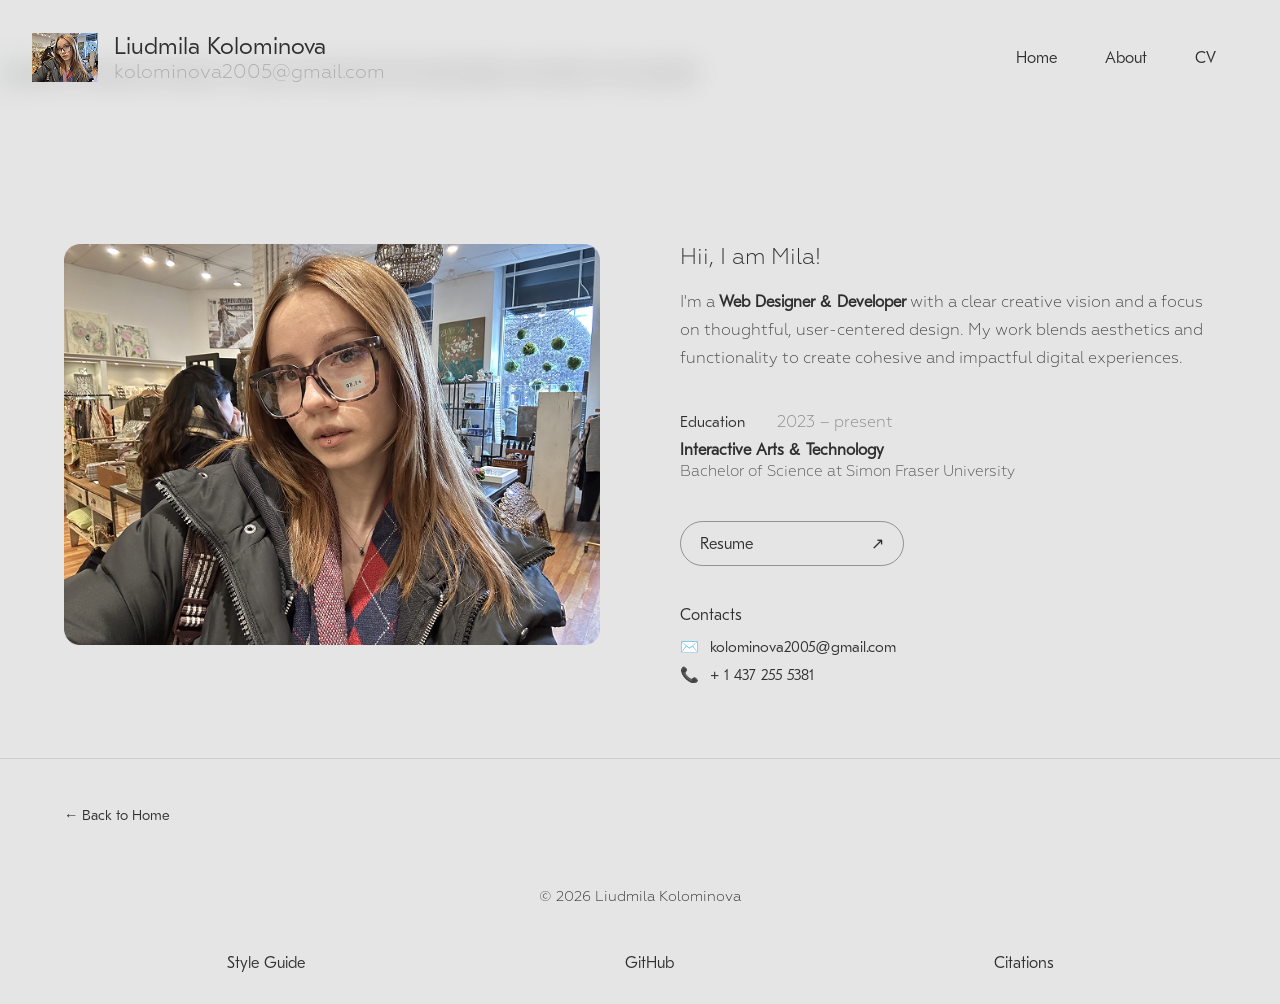
==== commit 9d1454cb: "adding responsiveness + polishing prepared the project for the final submission" ====
--- a/about.html
+++ b/about.html
@@ -4,14 +4,14 @@
   <meta charset="utf-8">
   <title>About — Liudmila Kolominova</title>
   <link href="main.css" rel="stylesheet">
-  
+  <meta name="viewport" content="width=device-width, initial-scale=1.0">
 </head>
 <body>
 
 <header>
   <nav class="nav">
     <div class="logo">
-      <img src="images/me.png" alt="profile photo" style="width:2.5rem;height:2.5rem;object-fit:cover;border-radius:0.3rem;">
+      <img src="images/me.png" alt="profile photo (selfie of me in the glasses)">
       <div class="logo-text">
         <h3>Liudmila Kolominova</h3>
         <p>kolominova2005@gmail.com</p>
@@ -27,12 +27,12 @@
 
 <section class="about-hero">
 
-  <img src="images/gradient.png" class="hero-bg" alt="">
+  <img src="images/gradient.png" class="hero-bg" alt="gradient background image as a unique visual element that adds depth and interest to the portfolio">
 
   <div class="about-content">
 
     <div class="about-photo">
-      <img src="images/meE.png" alt="Liudmila Kolominova">
+      <img src="images/meE.png" alt="profile photo (selfie of me in the glasses) Bigger Picture">
     </div>
 
     <div class="about-text">
--- a/main.css
+++ b/main.css
@@ -434,7 +434,6 @@
   color: #444;
 }
 
-/* Two-column blocks */
 .project-sections {
   padding: 2rem 0;
 }
@@ -512,11 +511,22 @@
   padding-right: 7rem;
 }
 
+.process {
+  display: flex;
+  justify-content: center;
+  padding-top: 4rem;
+}
+.process img {
+  max-width: 100%;
+  width: 90%;
+  height: auto;
+}
 .section-heading {
   font-size: 1.2rem;
   font-weight: 400;
   color: #302F2F;
   text-align: center;
+  padding-top: 2rem;
 }
 
 .solution-heading {
@@ -541,11 +551,17 @@
   line-height: 1.6;
 }
 
+.introShowcase {
+  display: flex;
+  justify-content: flex-start;
+  padding-top: 4rem;
+  padding-left: 7rem;
+}
 .showcase {
   display: grid;
   grid-template-columns: 1fr;
   justify-content: center;
-  margin: 4rem;
+  padding: 4rem;
 }
 
 .showcase img {
@@ -554,9 +570,21 @@
   height: auto;
 }
 
+.video-container {
+  display: flex;
+  justify-content: center;
+  align-items: center;
+}
+.showcase-video {
+  width: 100%;
+  max-width: 92rem;
+  height: auto;
+}
+
 .analysis {
   display: flex;
   justify-content: center;
+  padding-top: 6rem;
   gap: 5rem;
 }
 
@@ -795,69 +823,583 @@
   height: auto;
 }
 
+
+.citations {
+padding-bottom: 3rem;
+}
+
+
+.citations {
+  margin-top: 10rem;
+  margin-left: 4rem;
+  margin-bottom: 6rem;
+  list-style: none;
+  padding: 0;
+}
+
+.citations li {
+  margin-bottom: 1rem;
+}
+
+.citations a {
+  text-decoration: none;
+  color: #AD4804;
+}
+
+.citations a:hover {
+  text-decoration: underline;
+}
 /* -----------------------------
    RESPONSIVE
 ----------------------------- */
 
-@media (max-width: 58.25rem) {
+@media (max-width: 85rem) {
+.project-row {
+    flex-wrap: wrap;
+    gap: 1.5rem;
+    justify-content: center;
+    margin-top: 4rem;
+  }
+}
+@media (max-width: 64rem) {
+
+  .nav {
+    padding: 1.5rem 2rem 4rem;
+  }
+
+  .menu {
+    gap: 1.5rem;
+  }
+
+  .hero-content h1 {
+    padding-left: 3rem;
+  }
+
+  .subtitle {
+    padding-left: 3.5rem;
+  }
+
+  main {
+    margin: 2rem 2rem;
+  }
+
+  .project-row {
+    flex-wrap: wrap;
+    gap: 1.5rem;
+    justify-content: center;
+    margin-top: 4rem;
+  }
+
+   .product-listing {
+    width: 100%;
+    max-width: 100%;
+  }
+
+  .image-link img {
+    width: 100%;
+    height: auto;
+    max-width: 100%;
+  }
+
+  .about-content {
+    gap: 3rem;
+    margin: 0 2rem 3rem;
+  }
+
+  .project-block.two-col-text,
+  .project-block.two-col-text2 {
+    gap: 2rem;
+  }
+
+  .project-block.two-col-text img {
+    padding-left: 2rem;
+  }
+
+  .project-block.two-col-text2 img {
+    padding-left: 2rem;
+  }
+
+  .project-block-visual img {
+    padding-right: 4rem;
+  }
+
+  .project-block-visual2 img {
+    padding-right: 2rem;
+  }
+
+  .project-title-row {
+    padding-left: 3rem;
+  }
+
+  .project-tagline {
+    padding-left: 4rem;
+  }
+
+  .showcase {
+    padding: 2rem;
+  }
+
+  .introShowcase {
+    padding-left: 3rem;
+  }
+
+  .analysis {
+    gap: 3rem;
+  }
+
+  .menu2 {
+    gap: 6rem;
+  }
+
   .image-reference {
     width: 100%;
     height: auto;
   }
 }
 
-@media (max-width: 48rem) {
-  nav {
-    display: flex;
-    flex-direction: column;
+@media (max-width: 56.25rem) {
+  .hero-content h1 {
+    white-space: normal;
+    padding-left: 2rem;
+    font-size: clamp(2rem, 6vw, 4rem);
+  }
+
+  .subtitle {
+    padding-left: 2.5rem;
+  }
+  
+  .project-row {
     gap: 1rem;
-  }
-
-  .main-navigation {
-    flex-direction: column;
-    gap: 1rem;
-  }
-}
-
-@media (max-width: 768px) {
+    margin-top: 2rem;
+  }
+}
+
+@media (max-width: 30rem) {
+
   .nav {
     flex-direction: column;
+    align-items: flex-start;
     gap: 1rem;
+    padding: 1.2rem 1.2rem 2.5rem;
+  }
+
+  .logo-text h3 {
+    font-size: 1.1rem;
+  }
+
+  .logo-text p {
+    font-size: 0.9rem;
+  }
+
+  .logo img {
+    width: 2.5rem;
+    height: 2.5rem;
   }
 
   .menu {
+    flex-direction: row;
+    flex-wrap: wrap;
+    gap: 0.4rem;
+    width: 100%;
+  }
+
+  .menu a {
+    font-size: 0.9rem;
+  }
+
+  h1 {
+    font-size: clamp(2rem, 10vw, 3rem);
+  }
+
+  h2 {
+    font-size: clamp(1.4rem, 6vw, 2rem);
+  }
+
+  h3 {
+    font-size: 1.1rem;
+  }
+
+  .hero-content {
+    padding: 0 1.2rem;
+  }
+
+  .hero-content h1 {
+    padding-left: 0;
+  }
+
+  .subtitle {
+    padding-left: 0;
+    font-size: 1rem;
+  }
+
+  main {
+    margin: 1rem 1rem;
+  }
+
+  .projects-bg {
+    font-size: 3rem;
+    padding-top: 2rem;
+  }
+
+  .project-row {
     flex-direction: column;
     align-items: center;
+    gap: 1.5rem;
+    margin-top: 3rem;
+    padding-top: 1rem;
+  }
+
+  .project-card {
+    width: 100%;
   }
 
   .about-content {
     grid-template-columns: 1fr;
-    gap: 2rem;
-    margin: 0 1.5rem 3rem;
+    gap: 1.5rem;
+    margin: 0 1rem 2rem;
+    padding-top: 1rem;
   }
 
   .about-photo img {
     max-width: 100%;
   }
-}
-
-@media (max-width: 700px) {
-  .project-block.two-col-text,
-  .project-block.two-col-text2 {
-    grid-template-columns: 1fr;
-    gap: 2rem;
+
+  .about-greeting {
+    font-size: 1.2rem;
+  }
+
+  .btn-resume {
+    width: 100%;
+    justify-content: space-between;
+  }
+
+  .project-title-row {
+    padding-left: 1.2rem;
+    padding-right: 1.2rem;
   }
 
   .project-title-group {
     flex-direction: column;
     align-items: flex-start;
-    gap: 0.75rem;
+    gap: 0.6rem;
+  }
+
+  .project-tagline {
+    padding-left: 1.2rem;
+    padding-right: 1.2rem;
+  }
+
+  .project-tagline p {
+    font-size: 0.95rem;
+  }
+
+  .project-block.two-col-text {
+    grid-template-columns: 1fr;
+    gap: 1.5rem;
+  }
+
+  .project-block.two-col-text2 {
+    grid-template-columns: 1fr;
+    gap: 1.5rem;
+  }
+
+  .project-block.two-col-text2 .project-block-visual2 {
+    order: 1; 
+  }
+
+  .project-block.two-col-text2 .project-block-text {
+    order: 2; 
+  }
+
+  .project-block.two-col-text img,
+  .project-block.two-col-text2 img {
+    padding-left: 0;
+    padding-right: 0;
+  }
+
+  .project-block-visual,
+  .project-block-visual2 {
+    justify-content: center;
+  }
+
+  .project-block-visual img,
+  .project-block-visual2 img {
+    padding-right: 0;
+    max-width: 100%;
+    width: 100%;
+  }
+
+  .analysis {
+    flex-direction: column;
+    align-items: center;
+    gap: 2rem;
+    padding-top: 3rem;
+  }
+
+  .column {
+    max-width: 100%;
+    width: 100%;
+    padding: 0 1.2rem;
+  }
+
+  .refl {
+    padding: 0 1.2rem;
+  }
+
+  .process {
+    padding: 2rem 1rem 0;
+  }
+
+  .introShowcase {
+    padding-left: 1.2rem;
+    padding-top: 2rem;
+  }
+
+  .showcase {
+    padding: 1.5rem 1rem;
   }
 
   .project-footer-nav {
-    padding: 2rem 1.5rem;
     flex-direction: column;
     gap: 1rem;
     align-items: flex-start;
-  }
-}+    padding: 2rem 1.2rem;
+  }
+
+  .menu2 {
+    flex-direction: column;
+    align-items: center;
+    gap: 0.8rem;
+    padding-top: 1rem;
+  }
+
+  .citations {
+    margin: 4rem 1.2rem 3rem;
+  }
+
+  .image-reference {
+    width: 100%;
+    height: auto;
+  }
+
+  .main-navigation {
+    flex-direction: column;
+    gap: 0.8rem;
+  }
+}
+
+
+
+
+@media (max-width: 320px) {
+
+  .nav {
+    padding: 1rem 0.9rem 2rem;
+  }
+
+  .logo-text h3 {
+    font-size: 0.95rem;
+  }
+
+  .logo-text p {
+    font-size: 0.8rem;
+  }
+
+  .logo img {
+    width: 2rem;
+    height: 2rem;
+  }
+
+  .menu a {
+    font-size: 0.8rem;
+  }
+
+  h1 {
+    font-size: clamp(1.6rem, 9vw, 2.2rem);
+  }
+
+  h2 {
+    font-size: clamp(1.2rem, 7vw, 1.6rem);
+  }
+
+  h3 {
+    font-size: 1rem;
+  }
+
+  .hero-content {
+    padding: 0 0.9rem;
+  }
+
+  .subtitle {
+    font-size: 0.9rem;
+  }
+
+  main {
+    margin: 0.8rem 0.8rem;
+  }
+
+  .projects-bg {
+    font-size: 2.2rem;
+  }
+
+  .project-title-row,
+  .project-tagline {
+    padding-left: 0.9rem;
+    padding-right: 0.9rem;
+  }
+
+  .project-tagline p {
+    font-size: 0.85rem;
+  }
+
+  .btn-resume,
+  .btn-link {
+    font-size: 0.85rem;
+    padding: 0.6rem 0.9rem;
+  }
+
+  .column,
+  .refl {
+    padding: 0 0.9rem;
+  }
+
+  .showcase {
+    padding: 1rem 0.6rem;
+  }
+
+  .introShowcase {
+    padding-left: 0.9rem;
+  }
+
+  .project-footer-nav {
+    padding: 1.5rem 0.9rem;
+  }
+
+  .menu2 {
+    gap: 0.6rem;
+  }
+
+  .citations {
+    margin: 3rem 0.9rem 2rem;
+  }
+}
+
+
+@media (max-width: 550px) {
+  .nav {
+    flex-direction: column;
+    align-items: center;
+    padding: 1.5rem 1.2rem 3rem;
+    gap: 1.2rem;
+  }
+ 
+  .logo {
+    justify-content: center;
+  }
+ 
+  .menu {
+    justify-content: center;
+    flex-wrap: wrap;
+    gap: 1rem;
+  }
+ 
+  .hero-bg {
+    top: 10rem;
+  }
+}
+
+
+.btn-link {
+  margin-right: auto; 
+}
+
+
+
+@media (max-width: 81.25rem) {
+  .project-block.two-col-text img {
+    padding-left: 1rem;
+  }
+
+  .project-block-visual img {
+    padding-right: 3rem;
+  }
+
+  .project-block.two-col-text2 img {
+    padding-left: 0;
+  }
+
+  .project-block-visual2 img {
+    padding-right: 1rem;
+  }
+}
+
+@media (max-width: 36.875rem) {
+  .project-block.two-col-text img {
+    padding-left: 0;
+  }
+
+  .project-block-visual img {
+    padding-right: 0;
+  }
+
+  .project-block-visual2 img {
+    padding-right: 0;
+  }
+
+  .project-block.two-col-text2 img {
+    padding-left: 0;
+    padding-right: 0;
+  }
+}
+@media (max-width: 43.75rem) {
+  .project-footer-nav {
+    flex-direction: row;
+    flex-wrap: nowrap;
+    justify-content: space-between;
+    align-items: center;
+  }
+
+  .project-footer-nav a {
+    white-space: nowrap;
+  }
+}
+
+
+@media (max-width: 34.375rem) {
+  .logo img {
+    width: auto;
+    height: auto;
+    border-radius: 0;
+  }
+
+  .about-content {
+    grid-template-columns: 1fr;
+    gap: 1.5rem;
+    margin: 0 1rem 2rem;
+    padding-top: 1rem;
+  }
+
+
+  .about-photo img {
+    max-width: 100%;
+  }
+}
+
+
+@media (max-width: 30rem) {
+  .logo img {
+    width: auto;
+    height: auto;
+    border-radius: 0;
+  }
+}
+
+@media (max-width: 20rem) {
+  .logo img {
+    width: auto;
+    height: auto;
+    border-radius: 0;
+  }
+  
+}
+
